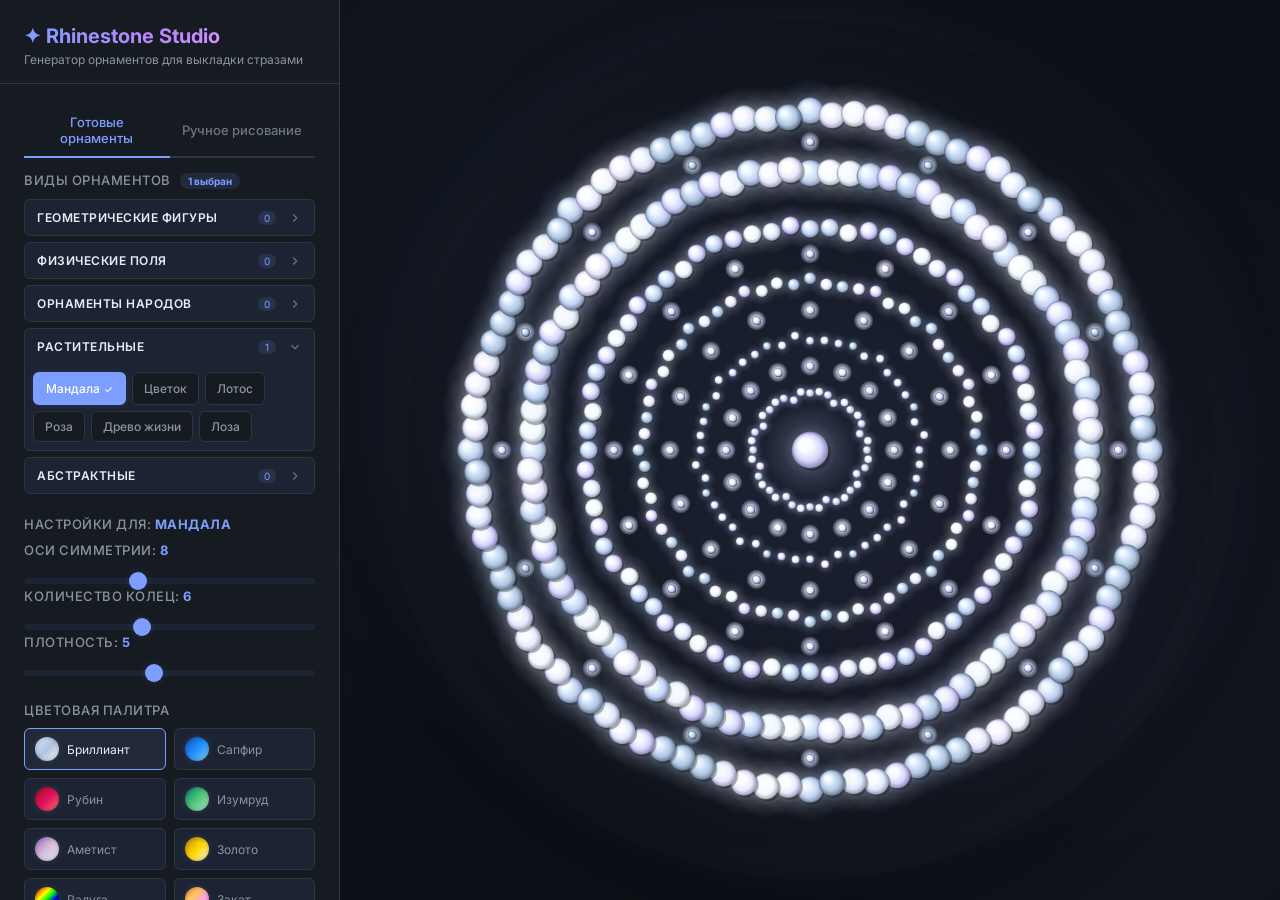
==== ornament/index.html @ 8dec3a05 "Add sobes and ornament projects" ====
<!DOCTYPE html>
<html lang="ru">
<head>
    <meta charset="UTF-8">
    <meta name="viewport" content="width=device-width, initial-scale=1.0">
    <title>Генератор орнаментов из страз</title>
    <link rel="stylesheet" href="styles.css">
    <link rel="preconnect" href="https://fonts.googleapis.com">
    <link href="https://fonts.googleapis.com/css2?family=Inter:wght@300;400;500;600;700&display=swap" rel="stylesheet">
</head>
<body>
    <div class="app">
        <aside class="sidebar">
            <header class="sidebar__header">
                <h1 class="logo">✦ Rhinestone Studio</h1>
                <p class="subtitle">Генератор орнаментов для выкладки стразами</p>
            </header>

            <div class="controls">
                <div class="tab-bar">
                    <button class="tab-btn active" data-tab="ornaments">Готовые орнаменты</button>
                    <button class="tab-btn" data-tab="draw">Ручное рисование</button>
                </div>

                <!-- Вкладка: Готовые орнаменты -->
                <div class="tab-panel active" id="tab-ornaments">
                    <div class="control-group">
                        <label class="control-label">
                            Виды орнаментов
                            <span class="combo-badge" id="comboBadge">1 выбран</span>
                        </label>
                        <div class="ornament-groups" id="ornamentGroups"></div>
                    </div>

                    <div class="control-group" id="sliderGroup">
                        <label class="control-label">
                            Настройки для: <span id="activeTypeLabel">Мандала</span>
                        </label>
                        <label class="control-label">
                            Оси симметрии: <span id="symmetryValue">8</span>
                        </label>
                        <input type="range" id="symmetry" min="3" max="16" value="8" class="slider">

                        <label class="control-label">
                            Количество колец: <span id="ringsValue">6</span>
                        </label>
                        <input type="range" id="rings" min="2" max="12" value="6" class="slider">

                        <label class="control-label">
                            Плотность: <span id="densityValue">5</span>
                        </label>
                        <input type="range" id="density" min="1" max="10" value="5" class="slider">
                    </div>
                </div>

                <!-- Вкладка: Ручное рисование -->
                <div class="tab-panel" id="tab-draw">
                    <div class="control-group">
                        <label class="control-label">Инструмент рисования</label>
                        <p class="draw-hint">Рисуйте мышью по холсту. Стразы появятся по линиям с учётом плотности.</p>
                    </div>

                    <div class="control-group">
                        <label class="control-label">
                            Оси симметрии: <span id="drawSymmetryValue">1</span>
                        </label>
                        <input type="range" id="drawSymmetry" min="1" max="16" value="1" class="slider">
                    </div>

                    <div class="control-group">
                        <label class="control-label">
                            Плотность страз: <span id="drawDensityValue">5</span>
                        </label>
                        <input type="range" id="drawDensity" min="1" max="10" value="5" class="slider">
                    </div>

                    <div class="control-group">
                        <div class="draw-buttons">
                            <button class="btn btn--secondary btn--sm" id="drawGenerateBtn">Показать стразы</button>
                            <button class="btn btn--secondary btn--sm" id="drawClearBtn">Очистить</button>
                        </div>
                    </div>
                </div>

                <div class="control-group">
                    <label class="control-label">Цветовая палитра</label>
                    <div class="palette-buttons">
                        <button class="palette-btn active" data-palette="diamond" title="Бриллиант">
                            <span class="palette-swatch" style="background: linear-gradient(135deg, #e0e8ff, #b0c4de, #f0f8ff)"></span>
                            <span>Бриллиант</span>
                        </button>
                        <button class="palette-btn" data-palette="sapphire" title="Сапфир">
                            <span class="palette-swatch" style="background: linear-gradient(135deg, #0f52ba, #1e90ff, #87ceeb)"></span>
                            <span>Сапфир</span>
                        </button>
                        <button class="palette-btn" data-palette="ruby" title="Рубин">
                            <span class="palette-swatch" style="background: linear-gradient(135deg, #9b111e, #e0115f, #ff6b6b)"></span>
                            <span>Рубин</span>
                        </button>
                        <button class="palette-btn" data-palette="emerald" title="Изумруд">
                            <span class="palette-swatch" style="background: linear-gradient(135deg, #01796f, #50c878, #a8e6cf)"></span>
                            <span>Изумруд</span>
                        </button>
                        <button class="palette-btn" data-palette="amethyst" title="Аметист">
                            <span class="palette-swatch" style="background: linear-gradient(135deg, #9966cc, #d8bfd8, #e6e6fa)"></span>
                            <span>Аметист</span>
                        </button>
                        <button class="palette-btn" data-palette="gold" title="Золото">
                            <span class="palette-swatch" style="background: linear-gradient(135deg, #b8860b, #ffd700, #fff8dc)"></span>
                            <span>Золото</span>
                        </button>
                        <button class="palette-btn" data-palette="rainbow" title="Радуга">
                            <span class="palette-swatch" style="background: linear-gradient(135deg, #ff0000, #ff7f00, #ffff00, #00ff00, #0000ff, #4b0082, #9400d3)"></span>
                            <span>Радуга</span>
                        </button>
                        <button class="palette-btn" data-palette="sunset" title="Закат">
                            <span class="palette-swatch" style="background: linear-gradient(135deg, #ff6b6b, #feca57, #ff9ff3, #f368e0)"></span>
                            <span>Закат</span>
                        </button>
                    </div>
                </div>

                <div class="control-group">
                    <label class="control-label">Размеры страз</label>
                    <div class="size-toggles">
                        <label class="size-toggle">
                            <input type="checkbox" data-size="small" checked>
                            <span class="size-tag size-tag--small">SS6</span>
                            <span class="size-label">2 мм</span>
                        </label>
                        <label class="size-toggle">
                            <input type="checkbox" data-size="medium" checked>
                            <span class="size-tag size-tag--medium">SS10</span>
                            <span class="size-label">2.8 мм</span>
                        </label>
                        <label class="size-toggle">
                            <input type="checkbox" data-size="large" checked>
                            <span class="size-tag size-tag--large">SS16</span>
                            <span class="size-label">3.8 мм</span>
                        </label>
                        <label class="size-toggle">
                            <input type="checkbox" data-size="xlarge" checked>
                            <span class="size-tag size-tag--xlarge">SS20</span>
                            <span class="size-label">4.8 мм</span>
                        </label>
                    </div>
                </div>

                <div class="control-group">
                    <label class="control-toggle">
                        <input type="checkbox" id="showGrid">
                        <span class="toggle-track"><span class="toggle-thumb"></span></span>
                        <span class="toggle-label">Показать сетку</span>
                    </label>
                    <label class="control-toggle">
                        <input type="checkbox" id="showInfo" checked>
                        <span class="toggle-track"><span class="toggle-thumb"></span></span>
                        <span class="toggle-label">Информация о стразах</span>
                    </label>
                    <label class="control-toggle">
                        <input type="checkbox" id="schemaMode">
                        <span class="toggle-track"><span class="toggle-thumb"></span></span>
                        <span class="toggle-label">Только схема (без страз)</span>
                    </label>
                </div>

                <div class="action-buttons">
                    <button class="btn btn--primary" id="regenerateBtn">
                        <svg width="18" height="18" viewBox="0 0 24 24" fill="none" stroke="currentColor" stroke-width="2"><path d="M21 12a9 9 0 11-3.5-7.1L21 8M21 3v5h-5"/></svg>
                        Новый орнамент
                    </button>
                    <button class="btn btn--secondary" id="downloadBtn">
                        <svg width="18" height="18" viewBox="0 0 24 24" fill="none" stroke="currentColor" stroke-width="2"><path d="M21 15v4a2 2 0 01-2 2H5a2 2 0 01-2-2v-4M7 10l5 5 5-5M12 15V3"/></svg>
                        Скачать PNG
                    </button>
                </div>
            </div>

            <div class="stats" id="stats">
                <div class="stat">
                    <span class="stat-value" id="totalStones">0</span>
                    <span class="stat-label">всего страз</span>
                </div>
                <div class="stat-row" id="sizeBreakdown"></div>
            </div>
        </aside>

        <main class="canvas-area">
            <div class="canvas-wrapper">
                <canvas id="ornamentCanvas"></canvas>
            </div>
        </main>
    </div>

    <script src="app.js"></script>
</body>
</html>
---- ornament/styles.css ----
:root {
    --bg-primary: #0d1117;
    --bg-secondary: #161b22;
    --bg-tertiary: #1c2333;
    --bg-hover: #262d3d;
    --border: #30363d;
    --text-primary: #e6edf3;
    --text-secondary: #8b949e;
    --text-muted: #6e7681;
    --accent: #7c9eff;
    --accent-hover: #5a7fff;
    --accent-glow: rgba(124, 158, 255, 0.15);
    --success: #3fb950;
    --radius: 10px;
    --radius-sm: 6px;
    --transition: 0.2s ease;
}

* {
    margin: 0;
    padding: 0;
    box-sizing: border-box;
}

body {
    font-family: 'Inter', -apple-system, BlinkMacSystemFont, sans-serif;
    background: var(--bg-primary);
    color: var(--text-primary);
    overflow: hidden;
    height: 100vh;
}

.app {
    display: flex;
    height: 100vh;
}

/* Sidebar */
.sidebar {
    width: 340px;
    min-width: 340px;
    background: var(--bg-secondary);
    border-right: 1px solid var(--border);
    display: flex;
    flex-direction: column;
    overflow-y: auto;
}

.sidebar__header {
    padding: 24px 24px 16px;
    border-bottom: 1px solid var(--border);
}

.logo {
    font-size: 20px;
    font-weight: 700;
    background: linear-gradient(135deg, #7c9eff, #c084fc, #f0abfc);
    -webkit-background-clip: text;
    -webkit-text-fill-color: transparent;
    background-clip: text;
    margin-bottom: 4px;
}

.subtitle {
    font-size: 12px;
    color: var(--text-secondary);
    font-weight: 400;
}

/* Controls */
.controls {
    padding: 20px 24px;
    flex: 1;
}

.control-group {
    margin-bottom: 22px;
}

.control-label {
    display: block;
    font-size: 13px;
    font-weight: 500;
    color: var(--text-secondary);
    margin-bottom: 10px;
    text-transform: uppercase;
    letter-spacing: 0.5px;
}

.control-label span {
    color: var(--accent);
    font-weight: 700;
}

/* Sliders */
.slider {
    width: 100%;
    height: 6px;
    -webkit-appearance: none;
    appearance: none;
    background: var(--bg-tertiary);
    border-radius: 3px;
    outline: none;
    cursor: pointer;
}

.slider::-webkit-slider-thumb {
    -webkit-appearance: none;
    appearance: none;
    width: 18px;
    height: 18px;
    border-radius: 50%;
    background: var(--accent);
    cursor: pointer;
    box-shadow: 0 0 8px var(--accent-glow);
    transition: var(--transition);
}

.slider::-webkit-slider-thumb:hover {
    background: var(--accent-hover);
    box-shadow: 0 0 12px var(--accent-glow);
    transform: scale(1.15);
}

.slider::-moz-range-thumb {
    width: 18px;
    height: 18px;
    border-radius: 50%;
    background: var(--accent);
    cursor: pointer;
    border: none;
    box-shadow: 0 0 8px var(--accent-glow);
}

/* Combo badge */
.combo-badge {
    display: inline-block;
    font-size: 10px;
    font-weight: 600;
    color: var(--accent);
    background: rgba(124, 158, 255, 0.12);
    padding: 2px 8px;
    border-radius: 10px;
    margin-left: 6px;
    text-transform: none;
    letter-spacing: 0;
}

/* Ornament groups */
.ornament-groups {
    display: flex;
    flex-direction: column;
    gap: 6px;
}

.ornament-group {
    background: var(--bg-tertiary);
    border: 1px solid var(--border);
    border-radius: var(--radius-sm);
    overflow: hidden;
}

.ornament-group__header {
    display: flex;
    align-items: center;
    justify-content: space-between;
    padding: 10px 12px;
    cursor: pointer;
    user-select: none;
    transition: var(--transition);
}

.ornament-group__header:hover {
    background: var(--bg-hover);
}

.ornament-group__title {
    font-size: 12px;
    font-weight: 600;
    color: var(--text-primary);
    text-transform: uppercase;
    letter-spacing: 0.5px;
}

.ornament-group__count {
    font-size: 10px;
    color: var(--accent);
    background: rgba(124, 158, 255, 0.12);
    padding: 1px 6px;
    border-radius: 8px;
    min-width: 18px;
    text-align: center;
}

.ornament-group__chevron {
    width: 14px;
    height: 14px;
    color: var(--text-muted);
    transition: transform 0.2s ease;
    flex-shrink: 0;
    margin-left: 6px;
}

.ornament-group.expanded .ornament-group__chevron {
    transform: rotate(90deg);
}

.ornament-group__body {
    display: none;
    padding: 8px;
    gap: 6px;
    flex-wrap: wrap;
}

.ornament-group.expanded .ornament-group__body {
    display: flex;
}

/* Type toggle buttons */
.type-btn {
    padding: 7px 11px;
    background: var(--bg-secondary);
    border: 1px solid var(--border);
    border-radius: var(--radius-sm);
    color: var(--text-secondary);
    font-size: 12px;
    font-weight: 500;
    cursor: pointer;
    transition: var(--transition);
    font-family: inherit;
    position: relative;
}

.type-btn:hover {
    background: var(--bg-hover);
    color: var(--text-primary);
    border-color: var(--text-muted);
}

.type-btn.active {
    background: var(--accent);
    border-color: var(--accent);
    color: #fff;
    box-shadow: 0 0 10px var(--accent-glow);
}

.type-btn.active::after {
    content: '✓';
    margin-left: 4px;
    font-size: 10px;
}

/* Palette buttons */
.palette-buttons {
    display: grid;
    grid-template-columns: 1fr 1fr;
    gap: 8px;
}

.palette-btn {
    display: flex;
    align-items: center;
    gap: 8px;
    padding: 8px 10px;
    background: var(--bg-tertiary);
    border: 1px solid var(--border);
    border-radius: var(--radius-sm);
    color: var(--text-secondary);
    font-size: 12px;
    cursor: pointer;
    transition: var(--transition);
    font-family: inherit;
}

.palette-btn:hover {
    background: var(--bg-hover);
}

.palette-btn.active {
    border-color: var(--accent);
    background: rgba(124, 158, 255, 0.1);
    color: var(--text-primary);
}

.palette-swatch {
    width: 24px;
    height: 24px;
    border-radius: 50%;
    flex-shrink: 0;
    box-shadow: inset 0 0 4px rgba(0,0,0,0.3), 0 0 6px rgba(255,255,255,0.1);
}

/* Size toggles */
.size-toggles {
    display: flex;
    flex-direction: column;
    gap: 8px;
}

.size-toggle {
    display: flex;
    align-items: center;
    gap: 10px;
    padding: 8px 12px;
    background: var(--bg-tertiary);
    border: 1px solid var(--border);
    border-radius: var(--radius-sm);
    cursor: pointer;
    transition: var(--transition);
}

.size-toggle:hover {
    background: var(--bg-hover);
}

.size-toggle input {
    display: none;
}

.size-tag {
    font-size: 11px;
    font-weight: 700;
    padding: 2px 8px;
    border-radius: 4px;
    color: #fff;
}

.size-tag--small { background: #4a9eff; }
.size-tag--medium { background: #7c5cff; }
.size-tag--large { background: #c084fc; }
.size-tag--xlarge { background: #f0abfc; color: #1a1a2e; }

.size-label {
    font-size: 12px;
    color: var(--text-secondary);
}

.size-toggle input:not(:checked) ~ .size-tag {
    opacity: 0.3;
}

.size-toggle input:not(:checked) ~ .size-label {
    opacity: 0.4;
}

/* Toggle switch */
.control-toggle {
    display: flex;
    align-items: center;
    gap: 10px;
    margin-bottom: 10px;
    cursor: pointer;
}

.control-toggle input {
    display: none;
}

.toggle-track {
    width: 36px;
    height: 20px;
    background: var(--bg-tertiary);
    border: 1px solid var(--border);
    border-radius: 10px;
    position: relative;
    transition: var(--transition);
    flex-shrink: 0;
}

.toggle-thumb {
    position: absolute;
    top: 2px;
    left: 2px;
    width: 14px;
    height: 14px;
    background: var(--text-muted);
    border-radius: 50%;
    transition: var(--transition);
}

.control-toggle input:checked ~ .toggle-track {
    background: var(--accent);
    border-color: var(--accent);
}

.control-toggle input:checked ~ .toggle-track .toggle-thumb {
    left: 18px;
    background: #fff;
}

.toggle-label {
    font-size: 13px;
    color: var(--text-secondary);
}

/* Action buttons */
.action-buttons {
    display: flex;
    flex-direction: column;
    gap: 10px;
    margin-top: 24px;
}

.btn {
    display: flex;
    align-items: center;
    justify-content: center;
    gap: 8px;
    padding: 12px 16px;
    border: none;
    border-radius: var(--radius-sm);
    font-size: 14px;
    font-weight: 600;
    cursor: pointer;
    transition: var(--transition);
    font-family: inherit;
}

.btn--primary {
    background: linear-gradient(135deg, var(--accent), #9d7cff);
    color: #fff;
    box-shadow: 0 4px 12px rgba(124, 158, 255, 0.3);
}

.btn--primary:hover {
    transform: translateY(-1px);
    box-shadow: 0 6px 16px rgba(124, 158, 255, 0.4);
}

.btn--primary:active {
    transform: translateY(0);
}

.btn--secondary {
    background: var(--bg-tertiary);
    color: var(--text-primary);
    border: 1px solid var(--border);
}

.btn--secondary:hover {
    background: var(--bg-hover);
    border-color: var(--accent);
}

/* Stats */
.stats {
    padding: 20px 24px;
    border-top: 1px solid var(--border);
    background: var(--bg-primary);
}

.stat {
    text-align: center;
    margin-bottom: 12px;
}

.stat-value {
    display: block;
    font-size: 28px;
    font-weight: 700;
    color: var(--accent);
}

.stat-label {
    font-size: 11px;
    color: var(--text-muted);
    text-transform: uppercase;
    letter-spacing: 1px;
}

.stat-row {
    display: flex;
    justify-content: center;
    gap: 12px;
    flex-wrap: wrap;
}

.stat-chip {
    display: flex;
    align-items: center;
    gap: 4px;
    font-size: 11px;
    color: var(--text-secondary);
    background: var(--bg-tertiary);
    padding: 4px 8px;
    border-radius: 4px;
}

.stat-chip-dot {
    width: 8px;
    height: 8px;
    border-radius: 50%;
}

/* Canvas area */
.canvas-area {
    flex: 1;
    display: flex;
    align-items: center;
    justify-content: center;
    background:
        radial-gradient(ellipse at center, #1a2030 0%, #0d1117 70%);
    position: relative;
    overflow: hidden;
}

.canvas-area::before {
    content: '';
    position: absolute;
    top: 0;
    left: 0;
    right: 0;
    bottom: 0;
    background-image:
        radial-gradient(circle at 20% 30%, rgba(124, 158, 255, 0.04) 0%, transparent 50%),
        radial-gradient(circle at 80% 70%, rgba(192, 132, 252, 0.04) 0%, transparent 50%);
    pointer-events: none;
}

.canvas-wrapper {
    position: relative;
    max-width: 100%;
    max-height: 100%;
}

#ornamentCanvas {
    display: block;
    border-radius: 50%;
    box-shadow:
        0 0 60px rgba(124, 158, 255, 0.08),
        0 20px 60px rgba(0, 0, 0, 0.5);
}

#ornamentCanvas.shape-square {
    border-radius: 12px;
}

#ornamentCanvas.shape-rect {
    border-radius: 12px;
}

/* Scrollbar */
.sidebar::-webkit-scrollbar {
    width: 6px;
}

.sidebar::-webkit-scrollbar-track {
    background: transparent;
}

.sidebar::-webkit-scrollbar-thumb {
    background: var(--border);
    border-radius: 3px;
}

.sidebar::-webkit-scrollbar-thumb:hover {
    background: var(--text-muted);
}

/* Responsive */
@media (max-width: 768px) {
    .app {
        flex-direction: column;
    }
    .sidebar {
        width: 100%;
        min-width: 100%;
        max-height: 50vh;
    }
    .canvas-area {
        min-height: 50vh;
    }
}

/* Active type button (per-type settings target) */
.type-btn.is-active {
    border-color: var(--accent);
    border-width: 2px;
    box-shadow: 0 0 6px var(--accent-glow);
}

/* Tab bar */
.tab-bar {
    display: flex;
    gap: 0;
    margin-bottom: 14px;
    border-bottom: 2px solid var(--border);
}

.tab-btn {
    flex: 1;
    padding: 10px 12px;
    background: none;
    border: none;
    border-bottom: 2px solid transparent;
    margin-bottom: -2px;
    color: var(--text-muted);
    font-size: 13px;
    font-weight: 500;
    cursor: pointer;
    transition: var(--transition);
    font-family: inherit;
}

.tab-btn:hover {
    color: var(--text-primary);
    background: var(--bg-hover);
}

.tab-btn.active {
    color: var(--accent);
    border-bottom-color: var(--accent);
}

/* Tab panels */
.tab-panel {
    display: none;
}

.tab-panel.active {
    display: block;
}

/* Draw controls */
.draw-controls {
    border: 1px dashed var(--border);
    border-radius: var(--radius-sm);
    padding: 12px;
}

.draw-buttons {
    display: flex;
    gap: 8px;
    margin-top: 10px;
}

.btn--sm {
    padding: 6px 10px;
    font-size: 12px;
    flex: 1;
}

.draw-hint {
    font-size: 11px;
    color: var(--text-muted);
    margin-top: 8px;
    line-height: 1.4;
}

/* Draw cursor on canvas */
#ornamentCanvas.draw-cursor {
    cursor: crosshair;
}
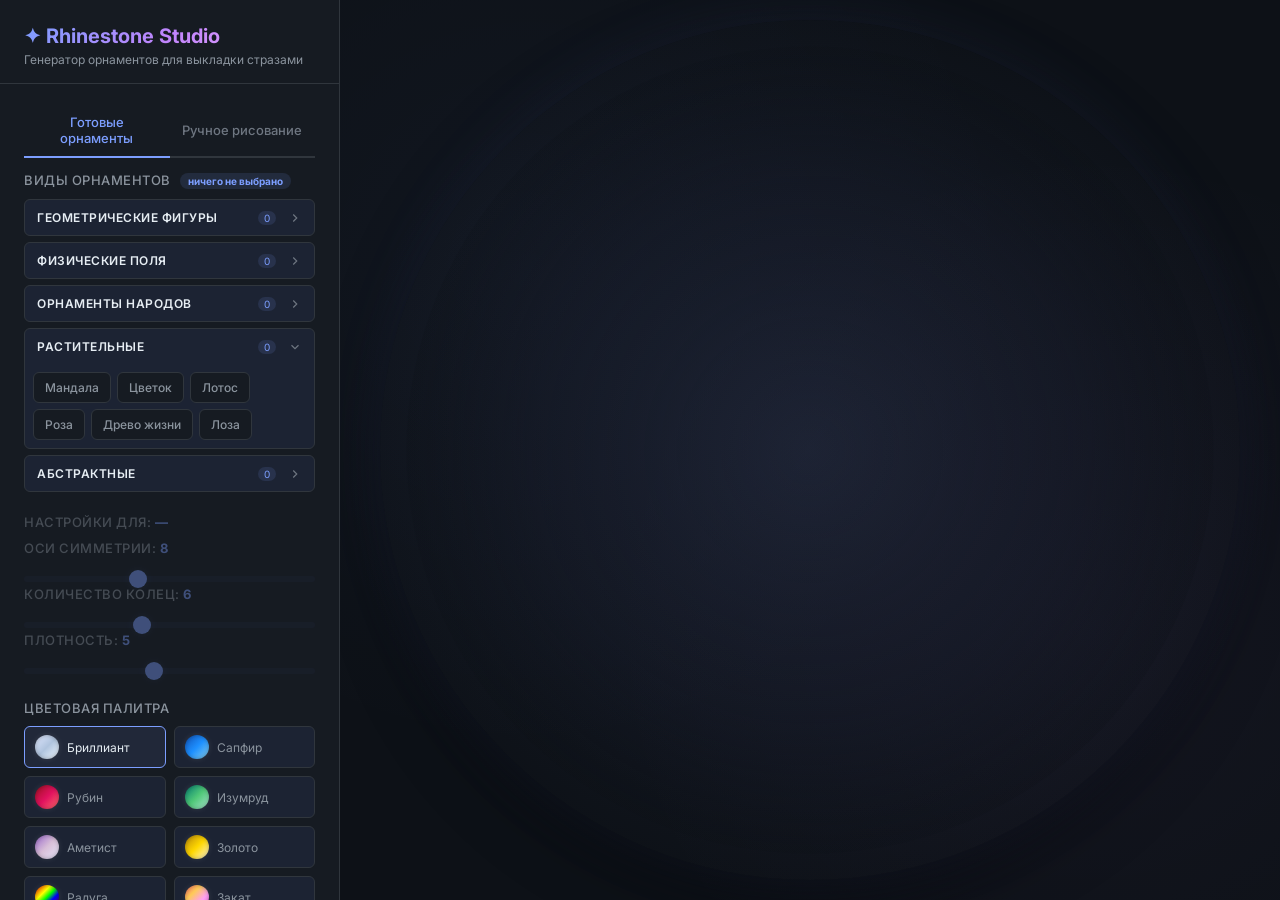
==== commit 45b5c39f: "Исправление работы Rhinestone Studio" ====
--- a/ornament/index.html
+++ b/ornament/index.html
@@ -77,7 +77,6 @@
                     <div class="control-group">
                         <div class="draw-buttons">
                             <button class="btn btn--secondary btn--sm" id="drawGenerateBtn">Показать стразы</button>
-                            <button class="btn btn--secondary btn--sm" id="drawClearBtn">Очистить</button>
                         </div>
                     </div>
                 </div>
@@ -169,6 +168,10 @@
                         <svg width="18" height="18" viewBox="0 0 24 24" fill="none" stroke="currentColor" stroke-width="2"><path d="M21 12a9 9 0 11-3.5-7.1L21 8M21 3v5h-5"/></svg>
                         Новый орнамент
                     </button>
+                    <button class="btn btn--secondary" id="drawClearBtn">
+                        <svg width="18" height="18" viewBox="0 0 24 24" fill="none" stroke="currentColor" stroke-width="2"><path d="M3 6h18M8 6V4a2 2 0 012-2h4a2 2 0 012 2v2m3 0v14a2 2 0 01-2 2H7a2 2 0 01-2-2V6"/></svg>
+                        Очистить рисунок
+                    </button>
                     <button class="btn btn--secondary" id="downloadBtn">
                         <svg width="18" height="18" viewBox="0 0 24 24" fill="none" stroke="currentColor" stroke-width="2"><path d="M21 15v4a2 2 0 01-2 2H5a2 2 0 01-2-2v-4M7 10l5 5 5-5M12 15V3"/></svg>
                         Скачать PNG
--- a/ornament/styles.css
+++ b/ornament/styles.css
@@ -565,10 +565,10 @@
     .sidebar {
         width: 100%;
         min-width: 100%;
-        max-height: 50vh;
+        max-height: 40vh;
     }
     .canvas-area {
-        min-height: 50vh;
+        min-height: 60vh;
     }
 }
 
